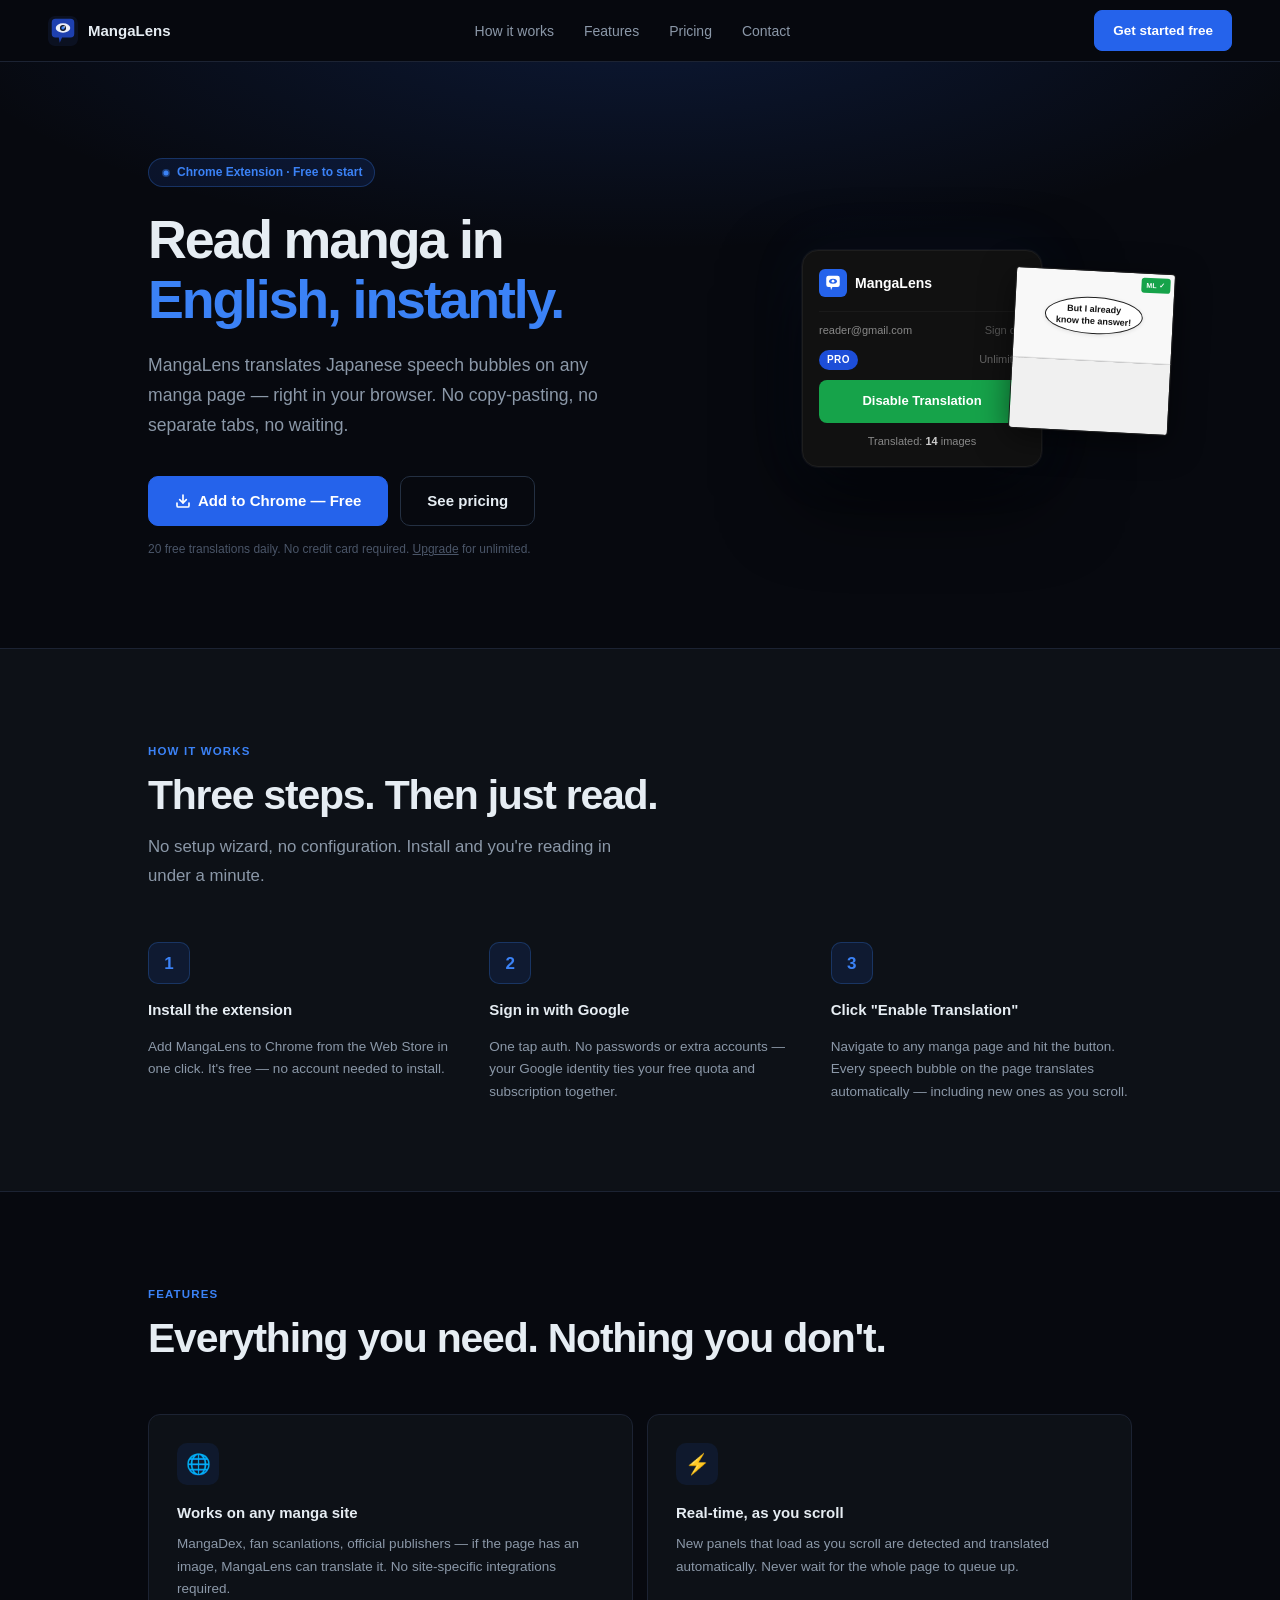
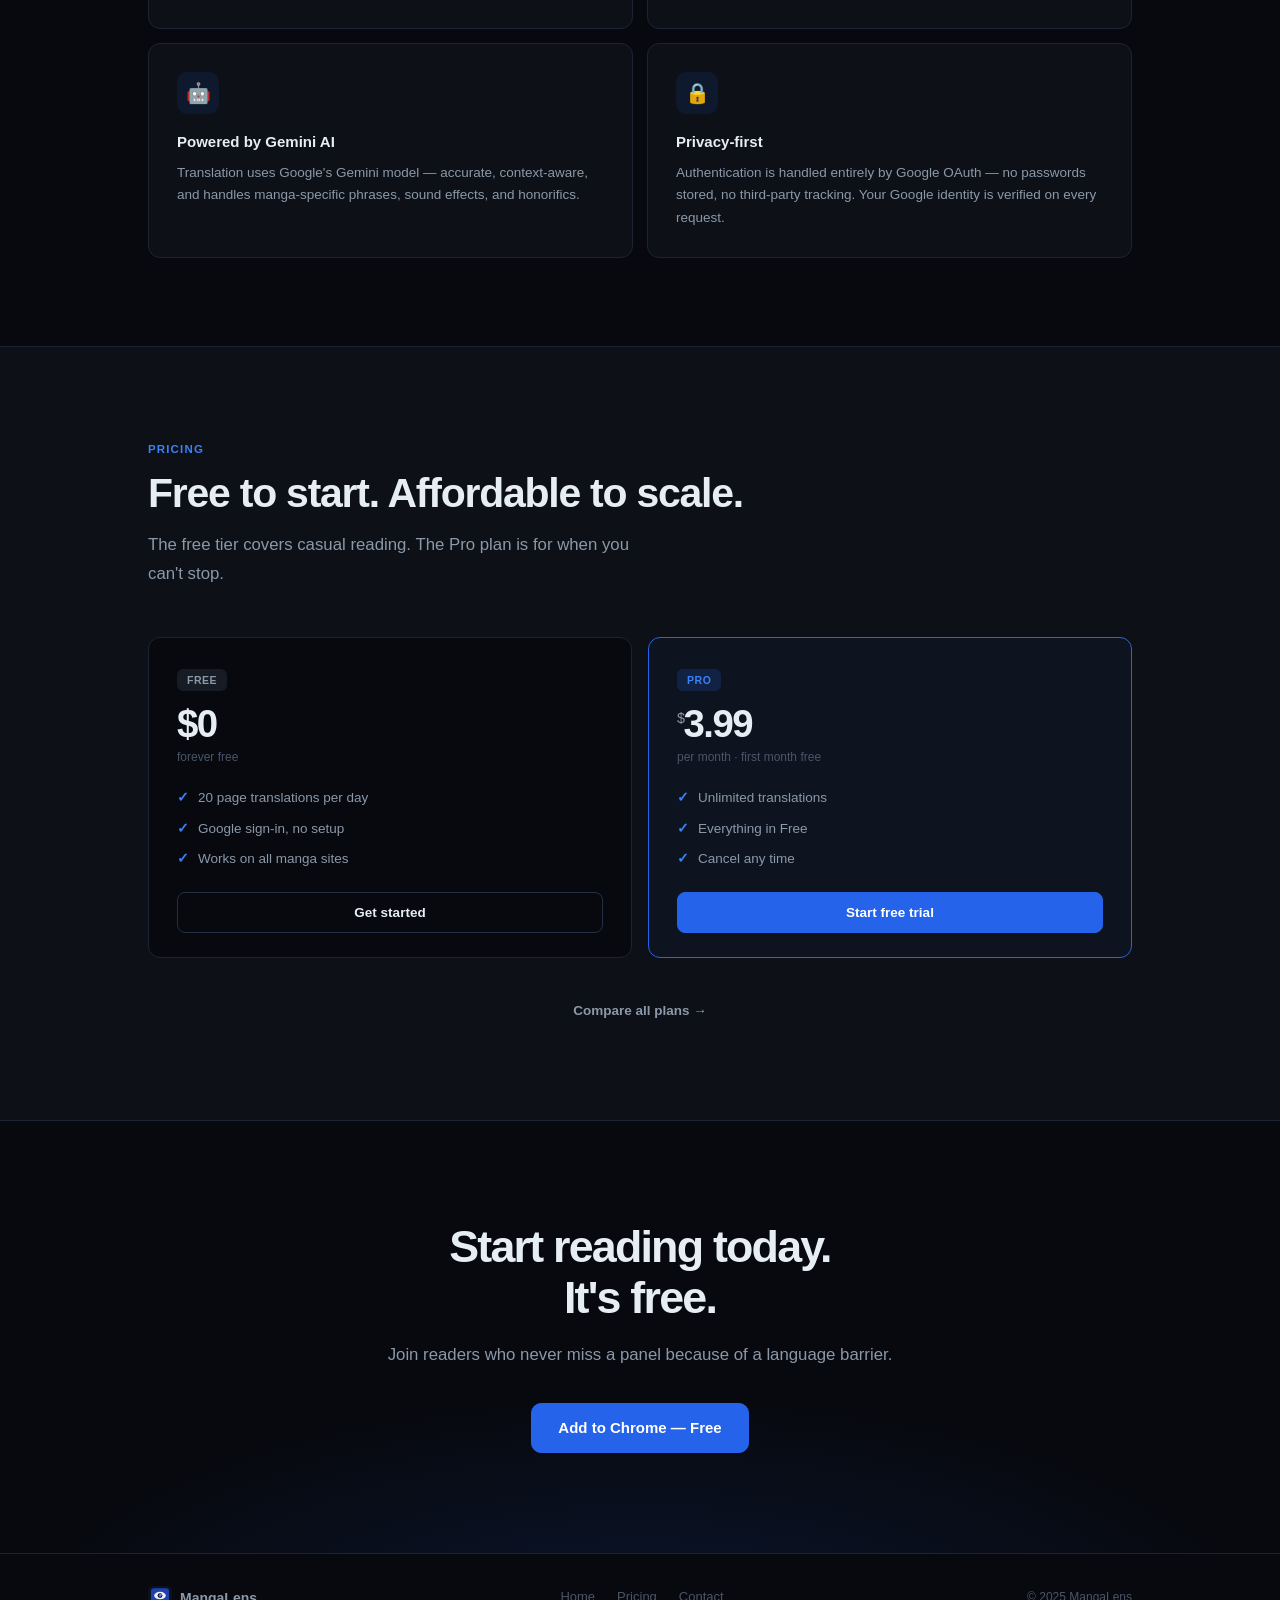
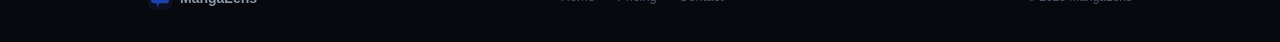
==== website/index.html @ 28dc0512 "feat: replace 15GB Docker translator with lightweight Vision API service - backend/translator/: new " ====
<!DOCTYPE html>
<html lang="en">
<head>
  <meta charset="UTF-8"/>
  <meta name="viewport" content="width=device-width, initial-scale=1.0"/>
  <title>MangaLens — Read Manga in English, Instantly</title>
  <meta name="description" content="Translate Japanese manga pages to English in real time — right in your browser. Free to start."/>
  <link rel="stylesheet" href="style.css"/>
  <link rel="icon" type="image/svg+xml" href="icon.svg"/>
  <style>
    /* ── Hero ── */
    .hero-wrap {
      overflow: hidden; position: relative;
      background: radial-gradient(ellipse 80% 60% at 50% -10%, rgba(37,99,235,.18) 0%, transparent 70%);
    }
    .hero {
      max-width: 1080px; margin: 0 auto; padding: 96px 48px 88px;
      display: grid; grid-template-columns: 1fr 420px; gap: 72px; align-items: center;
    }
    .hero-badge {
      display: inline-flex; align-items: center; gap: 6px;
      padding: 4px 12px; border-radius: 100px;
      background: rgba(37,99,235,.12); border: 1px solid rgba(59,130,246,.28);
      font-size: 12px; font-weight: 600; color: var(--blue-lt);
      margin-bottom: 22px;
    }
    .hero h1 {
      font-size: clamp(2rem, 4.2vw, 3.4rem);
      font-weight: 800; line-height: 1.12; letter-spacing: -.04em;
      margin-bottom: 20px;
    }
    .hero h1 em { font-style: normal; color: var(--blue-lt); }
    .hero-sub {
      font-size: 1.1rem; color: var(--muted); line-height: 1.72;
      max-width: 480px; margin-bottom: 36px;
    }
    .hero-actions { display: flex; gap: 12px; flex-wrap: wrap; align-items: center; }
    .hero-note { margin-top: 14px; font-size: 12px; color: var(--faint); }
    .hero-note a { color: var(--faint); text-decoration: underline; }

    /* Extension popup mockup */
    .popup-mock {
      background: #111; border-radius: 16px;
      border: 1px solid #1e1e1e;
      box-shadow:
        0 0 0 1px rgba(255,255,255,.04),
        0 32px 80px rgba(0,0,0,.7),
        0 0 60px rgba(37,99,235,.08);
      overflow: hidden; width: 240px; margin: 0 auto;
      font-family: -apple-system, BlinkMacSystemFont, "Segoe UI", sans-serif;
      position: relative;
    }
    .pm-inner { padding: 18px 16px 16px; display: flex; flex-direction: column; gap: 10px; }
    .pm-header {
      display: flex; align-items: center; gap: 8px;
      padding-bottom: 14px; border-bottom: 1px solid #1a1a1a;
    }
    .pm-logo {
      width: 28px; height: 28px; background: var(--blue);
      border-radius: 6px; flex-shrink: 0;
      display: flex; align-items: center; justify-content: center;
    }
    .pm-logo svg { width: 18px; height: 18px; }
    .pm-title { font-size: 14px; font-weight: 700; color: #fff; }
    .pm-row { display: flex; justify-content: space-between; align-items: center; font-size: 11px; color: #666; }
    .pm-email { color: #888; overflow: hidden; text-overflow: ellipsis; white-space: nowrap; max-width: 160px; }
    .pm-tier {
      display: inline-block; padding: 2px 8px; border-radius: 10px;
      background: #1d4ed8; color: #fff;
      font-size: 10px; font-weight: 700; letter-spacing: .4px;
    }
    .pm-quota { font-size: 11px; color: #666; }
    .pm-bar-wrap { height: 4px; background: #1a1a1a; border-radius: 2px; overflow: hidden; }
    .pm-bar { height: 100%; width: 22%; background: var(--blue); border-radius: 2px; }
    .pm-btn {
      padding: 11px; background: #16a34a; color: #fff;
      border-radius: 8px; text-align: center;
      font-size: 13px; font-weight: 600;
    }
    .pm-status { font-size: 11px; color: #888; text-align: center; }
    .pm-status strong { color: #ccc; }

    /* Manga panel mock beside popup */
    .visual-wrap {
      position: relative; display: flex; justify-content: center; align-items: center;
    }
    .manga-mock {
      position: absolute; right: -40px; top: 20px;
      width: 160px; border-radius: 4px; overflow: hidden;
      border: 1px solid #1c1c1c;
      box-shadow: 0 8px 32px rgba(0,0,0,.5);
      transform: rotate(3deg);
      pointer-events: none;
    }
    .manga-panel {
      background: #f8f8f8; height: 90px; border-bottom: 1px solid #ddd;
      display: flex; align-items: center; justify-content: center;
      padding: 12px; position: relative;
    }
    .manga-bubble {
      background: white; border: 1.5px solid #222; border-radius: 50%;
      padding: 6px 10px; font-size: 9px; font-weight: 600; color: #111;
      text-align: center; line-height: 1.3;
      box-shadow: 0 1px 4px rgba(0,0,0,.1);
    }
    .manga-panel2 { background: #f0f0f0; height: 70px; }
    /* Translated overlay indicator */
    .translated-badge {
      position: absolute; top: 4px; right: 4px;
      background: #16a34a; color: #fff;
      font-size: 7px; font-weight: 700; letter-spacing: .3px;
      padding: 2px 5px; border-radius: 3px;
    }

    /* ── How it works ── */
    .how { background: var(--surf); border-top: 1px solid var(--border); border-bottom: 1px solid var(--border); }
    .steps {
      display: grid; grid-template-columns: repeat(3,1fr); gap: 40px;
      margin-top: 52px;
    }
    .step { display: flex; flex-direction: column; gap: 14px; }
    .step-num {
      width: 42px; height: 42px; border-radius: 10px;
      background: rgba(37,99,235,.12); border: 1px solid rgba(59,130,246,.25);
      display: flex; align-items: center; justify-content: center;
      font-size: 17px; font-weight: 800; color: var(--blue-lt);
    }
    .step h3 { font-size: 15px; font-weight: 700; }
    .step p  { font-size: 13.5px; color: var(--muted); line-height: 1.65; }

    /* connector dots */
    .steps-wrap { position: relative; }

    /* ── Features ── */
    .features-grid {
      display: grid; grid-template-columns: repeat(2,1fr); gap: 14px;
      margin-top: 52px;
    }
    .feat-card {
      background: var(--surf); border: 1px solid var(--border);
      border-radius: var(--r); padding: 28px;
      transition: border-color .2s, background .2s;
    }
    .feat-card:hover { border-color: var(--border2); background: var(--surf2); }
    .feat-icon {
      width: 42px; height: 42px; border-radius: 10px;
      background: rgba(37,99,235,.1);
      display: flex; align-items: center; justify-content: center;
      font-size: 20px; margin-bottom: 16px;
    }
    .feat-card h3 { font-size: 15px; font-weight: 700; margin-bottom: 8px; }
    .feat-card p  { font-size: 13.5px; color: var(--muted); line-height: 1.65; }

    /* ── Pricing teaser ── */
    .price-teaser { background: var(--surf); border-top: 1px solid var(--border); border-bottom: 1px solid var(--border); }
    .tier-cards {
      display: grid; grid-template-columns: repeat(2,1fr); gap: 16px;
      margin-top: 48px;
    }
    .tier-card {
      border: 1px solid var(--border); border-radius: var(--r);
      padding: 28px 28px 24px; background: var(--bg);
    }
    .tier-card.pop { border-color: var(--blue); background: rgba(37,99,235,.04); }
    .tc-badge {
      display: inline-block; padding: 3px 10px; border-radius: 6px;
      font-size: 10.5px; font-weight: 700; letter-spacing: .05em;
      text-transform: uppercase; margin-bottom: 14px;
    }
    .tc-badge.free { background: var(--surf2); color: var(--muted); }
    .tc-badge.pro  { background: rgba(37,99,235,.18); color: var(--blue-lt); }
    .tc-price { font-size: 2.4rem; font-weight: 800; line-height: 1; margin-bottom: 4px; letter-spacing: -.04em; }
    .tc-price small { font-size: .9rem; font-weight: 500; color: var(--muted); vertical-align: super; }
    .tc-period { font-size: 12px; color: var(--faint); margin-bottom: 20px; }
    .tc-list { list-style: none; display: flex; flex-direction: column; gap: 9px; margin-bottom: 22px; }
    .tc-list li { font-size: 13.5px; color: var(--muted); display: flex; gap: 9px; align-items: flex-start; }
    .tc-list li::before { content: "✓"; color: var(--blue-lt); font-weight: 700; flex-shrink: 0; }
    .price-teaser .section-actions { margin-top: 32px; text-align: center; }

    /* ── CTA ── */
    .cta-wrap {
      text-align: center;
      background: radial-gradient(ellipse 70% 80% at 50% 120%, rgba(37,99,235,.14) 0%, transparent 70%);
    }
    .cta-wrap .inner { padding: 100px 48px; }
    .cta-wrap h2 {
      font-size: clamp(1.8rem, 3.5vw, 2.8rem);
      font-weight: 800; letter-spacing: -.04em; line-height: 1.15;
      margin-bottom: 18px;
    }
    .cta-wrap p { font-size: 1.05rem; color: var(--muted); margin-bottom: 34px; }

    /* ── Responsive ── */
    @media (max-width: 900px) {
      .hero { grid-template-columns: 1fr; padding: 64px 20px 56px; gap: 48px; }
      .visual-wrap { justify-content: center; }
      .manga-mock { display: none; }
    }
    @media (max-width: 840px) {
      .steps { grid-template-columns: 1fr; gap: 28px; }
      .features-grid { grid-template-columns: 1fr; }
      .tier-cards { grid-template-columns: 1fr; }
      .cta-wrap .inner { padding: 72px 20px; }
    }
  </style>
</head>
<body>

<!-- ── Nav ──────────────────────────────────────────────────────────────── -->
<nav class="nav">
  <a href="/" class="nav-logo">
    <svg class="nav-logo-icon" viewBox="0 0 128 128" xmlns="http://www.w3.org/2000/svg">
      <rect width="128" height="128" rx="22" fill="#0b1121"/>
      <path fill="#1e40af" d="M32,12 L96,12 Q112,12 112,28 L112,76 Q112,92 96,92 L60,92 L50,114 L46,92 L32,92 Q16,92 16,76 L16,28 Q16,12 32,12 Z"/>
      <ellipse cx="64" cy="51" rx="31" ry="20" fill="white" opacity="0.92"/>
      <circle cx="64" cy="51" r="13" fill="#0b1121"/>
      <circle cx="64" cy="51" r="7" fill="#3b82f6"/>
      <circle cx="70" cy="46" r="4" fill="white" opacity="0.65"/>
    </svg>
    MangaLens
  </a>
  <ul class="nav-links">
    <li><a href="#how">How it works</a></li>
    <li><a href="#features">Features</a></li>
    <li><a href="pricing.html">Pricing</a></li>
    <li><a href="mailto:hello@manga-lens.com">Contact</a></li>
  </ul>
  <a href="pricing.html" class="btn btn-primary">Get started free</a>
</nav>

<!-- ── Hero ─────────────────────────────────────────────────────────────── -->
<div class="hero-wrap">
  <div class="hero">
    <div class="hero-text">
      <div class="hero-badge">
        <svg width="10" height="10" viewBox="0 0 10 10" fill="none">
          <circle cx="5" cy="5" r="4" fill="#3b82f6" opacity=".4"/>
          <circle cx="5" cy="5" r="2.5" fill="#3b82f6"/>
        </svg>
        Chrome Extension · Free to start
      </div>
      <h1>Read manga in<br/><em>English, instantly.</em></h1>
      <p class="hero-sub">
        MangaLens translates Japanese speech bubbles on any manga page — right in your browser. No copy-pasting, no separate tabs, no waiting.
      </p>
      <div class="hero-actions">
        <a href="pricing.html" class="btn btn-primary btn-lg">
          <svg width="16" height="16" viewBox="0 0 24 24" fill="none" stroke="currentColor" stroke-width="2.5" stroke-linecap="round" stroke-linejoin="round">
            <path d="M21 15v4a2 2 0 01-2 2H5a2 2 0 01-2-2v-4"/>
            <polyline points="7 10 12 15 17 10"/>
            <line x1="12" y1="15" x2="12" y2="3"/>
          </svg>
          Add to Chrome — Free
        </a>
        <a href="pricing.html" class="btn btn-outline btn-lg">See pricing</a>
      </div>
      <p class="hero-note">20 free translations daily. No credit card required. <a href="pricing.html">Upgrade</a> for unlimited.</p>
    </div>

    <div class="visual-wrap">
      <!-- Extension popup mock -->
      <div class="popup-mock">
        <div class="pm-inner">
          <div class="pm-header">
            <div class="pm-logo">
              <svg viewBox="0 0 128 128" xmlns="http://www.w3.org/2000/svg">
                <path fill="white" d="M32,12 L96,12 Q112,12 112,28 L112,76 Q112,92 96,92 L60,92 L50,114 L46,92 L32,92 Q16,92 16,76 L16,28 Q16,12 32,12 Z"/>
                <ellipse cx="64" cy="51" rx="28" ry="18" fill="#2563eb"/>
                <circle cx="64" cy="51" r="10" fill="white"/>
                <circle cx="68" cy="47" r="3" fill="white" opacity="0.5"/>
              </svg>
            </div>
            <div class="pm-title">MangaLens</div>
          </div>

          <div class="pm-row">
            <span class="pm-email">reader@gmail.com</span>
            <span style="color:#555;font-size:11px;cursor:pointer">Sign out</span>
          </div>
          <div style="display:flex;align-items:center;gap:6px">
            <span class="pm-tier">PRO</span>
            <span style="flex:1;font-size:11px;color:#666;text-align:right">Unlimited</span>
          </div>
          <div class="pm-btn">Disable Translation</div>
          <div class="pm-status">Translated: <strong>14</strong> images</div>
        </div>
      </div>

      <!-- Manga panel mockup -->
      <div class="manga-mock">
        <div class="manga-panel">
          <div class="manga-bubble">But I already<br/>know the answer!</div>
          <span class="translated-badge">ML ✓</span>
        </div>
        <div class="manga-panel2"></div>
      </div>
    </div>
  </div>
</div>

<!-- ── How it works ──────────────────────────────────────────────────────── -->
<section class="section how" id="how">
  <div class="inner">
    <div class="eyebrow">How it works</div>
    <h2 class="section-title">Three steps. Then just read.</h2>
    <p class="section-sub">No setup wizard, no configuration. Install and you're reading in under a minute.</p>

    <div class="steps steps-wrap">
      <div class="step">
        <div class="step-num">1</div>
        <h3>Install the extension</h3>
        <p>Add MangaLens to Chrome from the Web Store in one click. It's free — no account needed to install.</p>
      </div>
      <div class="step">
        <div class="step-num">2</div>
        <h3>Sign in with Google</h3>
        <p>One tap auth. No passwords or extra accounts — your Google identity ties your free quota and subscription together.</p>
      </div>
      <div class="step">
        <div class="step-num">3</div>
        <h3>Click "Enable Translation"</h3>
        <p>Navigate to any manga page and hit the button. Every speech bubble on the page translates automatically — including new ones as you scroll.</p>
      </div>
    </div>
  </div>
</section>

<!-- ── Features ──────────────────────────────────────────────────────────── -->
<section class="section" id="features">
  <div class="inner">
    <div class="eyebrow">Features</div>
    <h2 class="section-title">Everything you need. Nothing you don't.</h2>

    <div class="features-grid">
      <div class="feat-card">
        <div class="feat-icon">🌐</div>
        <h3>Works on any manga site</h3>
        <p>MangaDex, fan scanlations, official publishers — if the page has an image, MangaLens can translate it. No site-specific integrations required.</p>
      </div>
      <div class="feat-card">
        <div class="feat-icon">⚡</div>
        <h3>Real-time, as you scroll</h3>
        <p>New panels that load as you scroll are detected and translated automatically. Never wait for the whole page to queue up.</p>
      </div>
      <div class="feat-card">
        <div class="feat-icon">🤖</div>
        <h3>Powered by Gemini AI</h3>
        <p>Translation uses Google's Gemini model — accurate, context-aware, and handles manga-specific phrases, sound effects, and honorifics.</p>
      </div>
      <div class="feat-card">
        <div class="feat-icon">🔒</div>
        <h3>Privacy-first</h3>
        <p>Authentication is handled entirely by Google OAuth — no passwords stored, no third-party tracking. Your Google identity is verified on every request.</p>
      </div>
    </div>
  </div>
</section>

<!-- ── Pricing teaser ─────────────────────────────────────────────────────── -->
<section class="section price-teaser">
  <div class="inner">
    <div class="eyebrow">Pricing</div>
    <h2 class="section-title">Free to start. Affordable to scale.</h2>
    <p class="section-sub">The free tier covers casual reading. The Pro plan is for when you can't stop.</p>

    <div class="tier-cards">
      <div class="tier-card">
        <div class="tc-badge free">Free</div>
        <div class="tc-price">$0</div>
        <div class="tc-period">forever free</div>
        <ul class="tc-list">
          <li>20 page translations per day</li>
          <li>Google sign-in, no setup</li>
          <li>Works on all manga sites</li>
        </ul>
        <a href="pricing.html" class="btn btn-outline" style="width:100%;justify-content:center">Get started</a>
      </div>
      <div class="tier-card pop">
        <div class="tc-badge pro">Pro</div>
        <div class="tc-price"><small>$</small>3.99</div>
        <div class="tc-period">per month · first month free</div>
        <ul class="tc-list">
          <li>Unlimited translations</li>
          <li>Everything in Free</li>
          <li>Cancel any time</li>
        </ul>
        <a href="pricing.html" class="btn btn-primary" style="width:100%;justify-content:center">Start free trial</a>
      </div>
    </div>

    <div class="section-actions">
      <a href="pricing.html" class="btn btn-ghost">Compare all plans →</a>
    </div>
  </div>
</section>

<!-- ── CTA ───────────────────────────────────────────────────────────────── -->
<section class="section cta-wrap">
  <div class="inner">
    <h2>Start reading today.<br/>It's free.</h2>
    <p>Join readers who never miss a panel because of a language barrier.</p>
    <a href="pricing.html" class="btn btn-primary btn-lg">
      Add to Chrome — Free
    </a>
  </div>
</section>

<!-- ── Footer ────────────────────────────────────────────────────────────── -->
<footer class="footer">
  <div class="footer-inner">
    <a href="/" class="footer-logo">
      <svg class="footer-logo-icon" viewBox="0 0 128 128" xmlns="http://www.w3.org/2000/svg">
        <rect width="128" height="128" rx="22" fill="#0b1121"/>
        <path fill="#1e40af" d="M32,12 L96,12 Q112,12 112,28 L112,76 Q112,92 96,92 L60,92 L50,114 L46,92 L32,92 Q16,92 16,76 L16,28 Q16,12 32,12 Z"/>
        <ellipse cx="64" cy="51" rx="31" ry="20" fill="white" opacity="0.92"/>
        <circle cx="64" cy="51" r="13" fill="#0b1121"/>
        <circle cx="64" cy="51" r="7" fill="#3b82f6"/>
        <circle cx="70" cy="46" r="4" fill="white" opacity="0.65"/>
      </svg>
      MangaLens
    </a>
    <nav class="footer-links">
      <a href="/">Home</a>
      <a href="pricing.html">Pricing</a>
      <a href="mailto:hello@manga-lens.com">Contact</a>
    </nav>
    <span class="footer-copy">© 2025 MangaLens</span>
  </div>
</footer>

</body>
</html>
---- website/style.css ----
/* ── Reset ────────────────────────────────────────────────────────────────── */
*, *::before, *::after { box-sizing: border-box; margin: 0; padding: 0; }

/* ── Tokens ───────────────────────────────────────────────────────────────── */
:root {
  --bg:       #07090f;
  --surf:     #0d1117;
  --surf2:    #161b24;
  --border:   #1c2333;
  --border2:  #243042;
  --text:     #e6edf3;
  --muted:    #8b98a8;
  --faint:    #4a5568;
  --blue:     #2563eb;
  --blue-lt:  #3b82f6;
  --blue-dk:  #1d4ed8;
  --green:    #16a34a;
  --r:        12px;
}

/* ── Base ─────────────────────────────────────────────────────────────────── */
html { scroll-behavior: smooth; }

body {
  font-family: -apple-system, BlinkMacSystemFont, "Segoe UI", "Helvetica Neue", sans-serif;
  background: var(--bg);
  color: var(--text);
  line-height: 1.6;
  -webkit-font-smoothing: antialiased;
}

a { color: var(--blue-lt); text-decoration: none; transition: color .15s; }
a:hover { color: var(--text); }

/* ── Nav ──────────────────────────────────────────────────────────────────── */
.nav {
  position: sticky; top: 0; z-index: 100;
  display: flex; align-items: center; justify-content: space-between;
  padding: 0 48px; height: 62px;
  background: rgba(7,9,15,0.88);
  backdrop-filter: blur(14px);
  border-bottom: 1px solid var(--border);
}

.nav-logo {
  display: flex; align-items: center; gap: 10px;
  font-size: 15px; font-weight: 700; color: var(--text);
}
.nav-logo:hover { color: var(--text); }
.nav-logo-icon {
  width: 30px; height: 30px; border-radius: 7px; flex-shrink: 0;
}

.nav-links {
  display: flex; align-items: center; gap: 30px; list-style: none;
}
.nav-links a {
  font-size: 14px; color: var(--muted);
}
.nav-links a:hover { color: var(--text); }

/* ── Buttons ──────────────────────────────────────────────────────────────── */
.btn {
  display: inline-flex; align-items: center; gap: 7px;
  padding: 9px 18px; border-radius: 8px;
  font-size: 13.5px; font-weight: 600; cursor: pointer;
  transition: background .15s, transform .1s, border-color .15s;
  border: 1px solid transparent; text-decoration: none;
}
.btn:active { transform: scale(.97); }
.btn:hover  { color: inherit; }

.btn-primary  { background: var(--blue); color: #fff; border-color: var(--blue); }
.btn-primary:hover { background: var(--blue-lt); border-color: var(--blue-lt); }

.btn-outline  { background: transparent; color: var(--text); border-color: var(--border2); }
.btn-outline:hover { background: var(--surf2); color: var(--text); }

.btn-ghost { background: transparent; color: var(--muted); border-color: transparent; }
.btn-ghost:hover { color: var(--text); }

.btn-lg { padding: 12px 26px; font-size: 15px; border-radius: 10px; }

/* ── Section ──────────────────────────────────────────────────────────────── */
.section { position: relative; }
.inner   { max-width: 1080px; margin: 0 auto; padding: 88px 48px; }

.eyebrow {
  display: inline-block;
  font-size: 11.5px; font-weight: 700; letter-spacing: .1em;
  text-transform: uppercase; color: var(--blue-lt);
  margin-bottom: 12px;
}
.section-title {
  font-size: clamp(1.8rem, 3.2vw, 2.6rem);
  font-weight: 800; letter-spacing: -.03em; line-height: 1.15;
  margin-bottom: 14px;
}
.section-sub {
  font-size: 1.05rem; color: var(--muted); max-width: 500px; line-height: 1.7;
}

/* ── Divider ──────────────────────────────────────────────────────────────── */
.divider {
  border: none;
  border-top: 1px solid var(--border);
}

/* ── Footer ───────────────────────────────────────────────────────────────── */
.footer {
  border-top: 1px solid var(--border);
}
.footer-inner {
  max-width: 1080px; margin: 0 auto; padding: 32px 48px;
  display: flex; align-items: center; justify-content: space-between; gap: 24px;
}
.footer-logo {
  display: flex; align-items: center; gap: 8px;
  font-size: 14px; font-weight: 700; color: var(--muted);
}
.footer-logo:hover { color: var(--muted); }
.footer-logo-icon { width: 24px; height: 24px; border-radius: 5px; }
.footer-links { display: flex; gap: 22px; }
.footer-links a { font-size: 13px; color: var(--faint); }
.footer-links a:hover { color: var(--muted); }
.footer-copy { font-size: 12px; color: var(--faint); }

/* ── Responsive ───────────────────────────────────────────────────────────── */
@media (max-width: 840px) {
  .nav { padding: 0 20px; }
  .nav-links { display: none; }
  .inner { padding: 60px 20px; }
  .footer-inner { flex-direction: column; align-items: flex-start; padding: 28px 20px; }
}
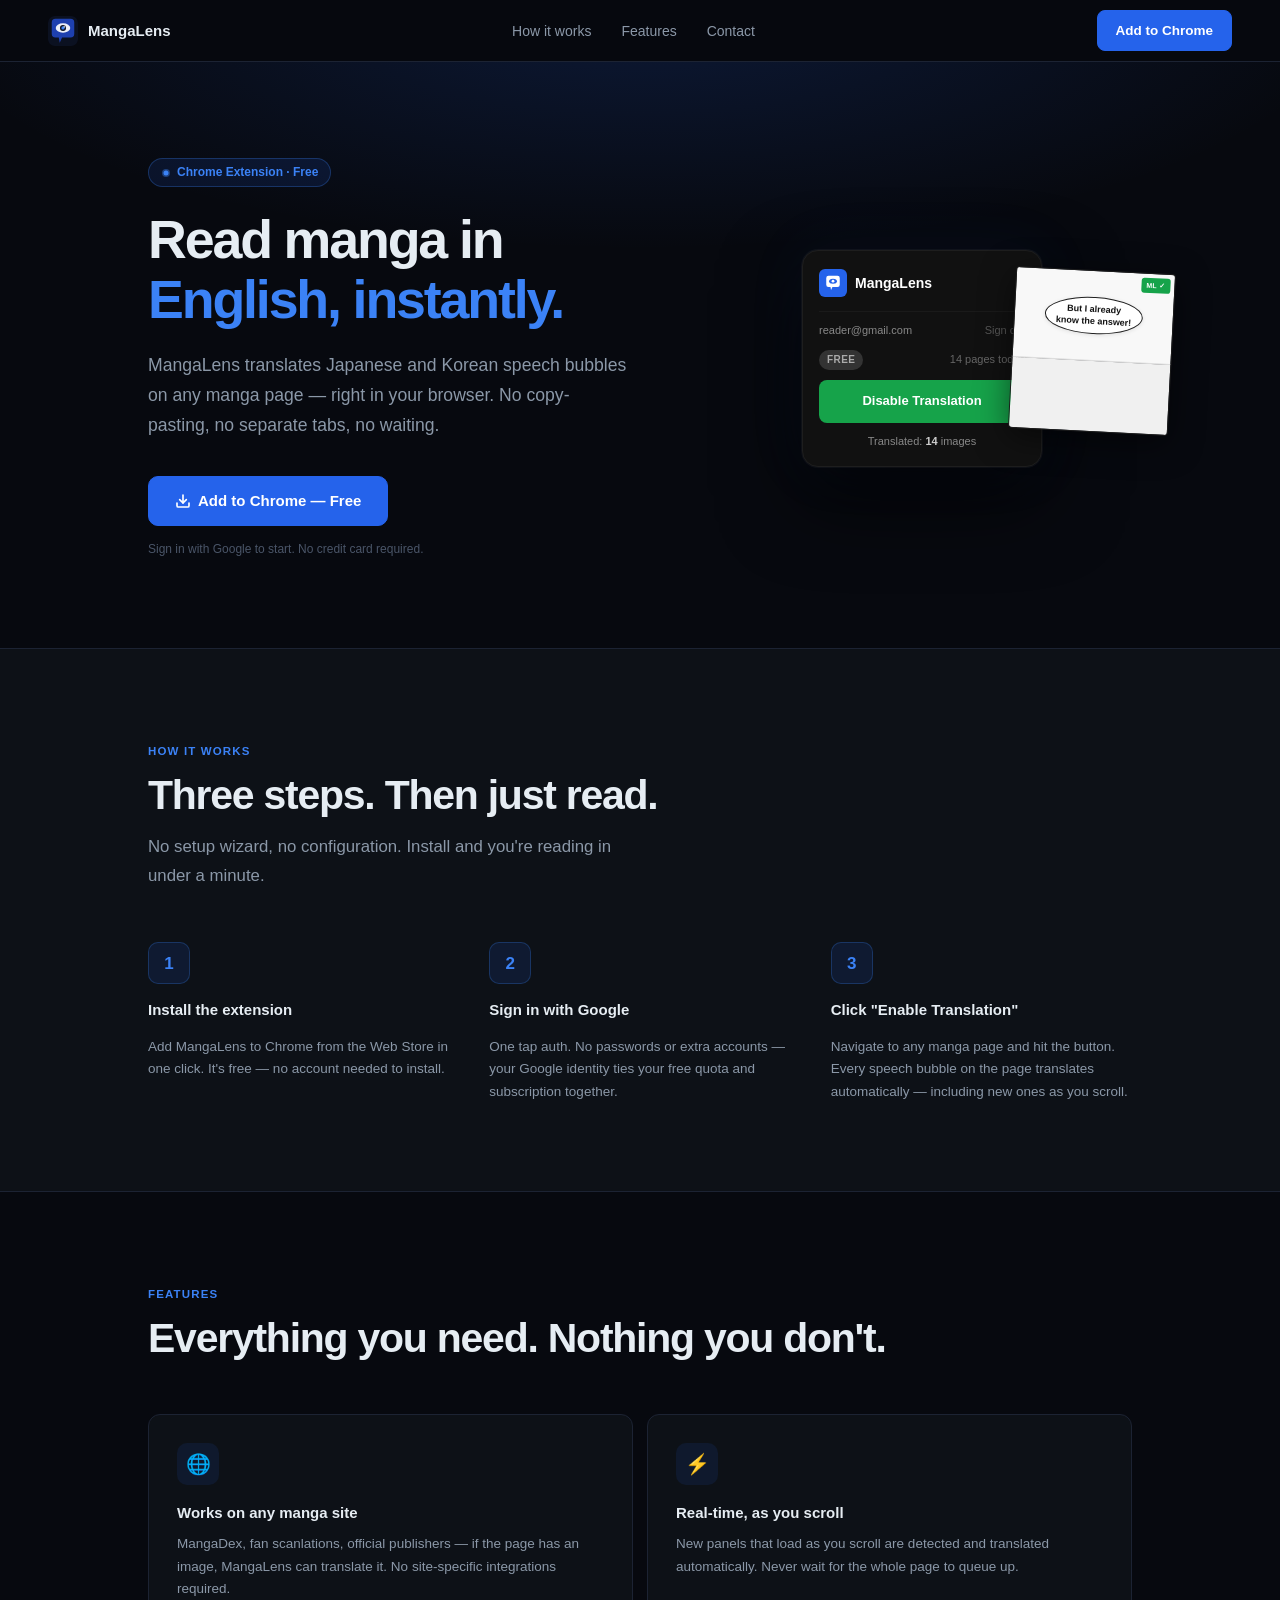
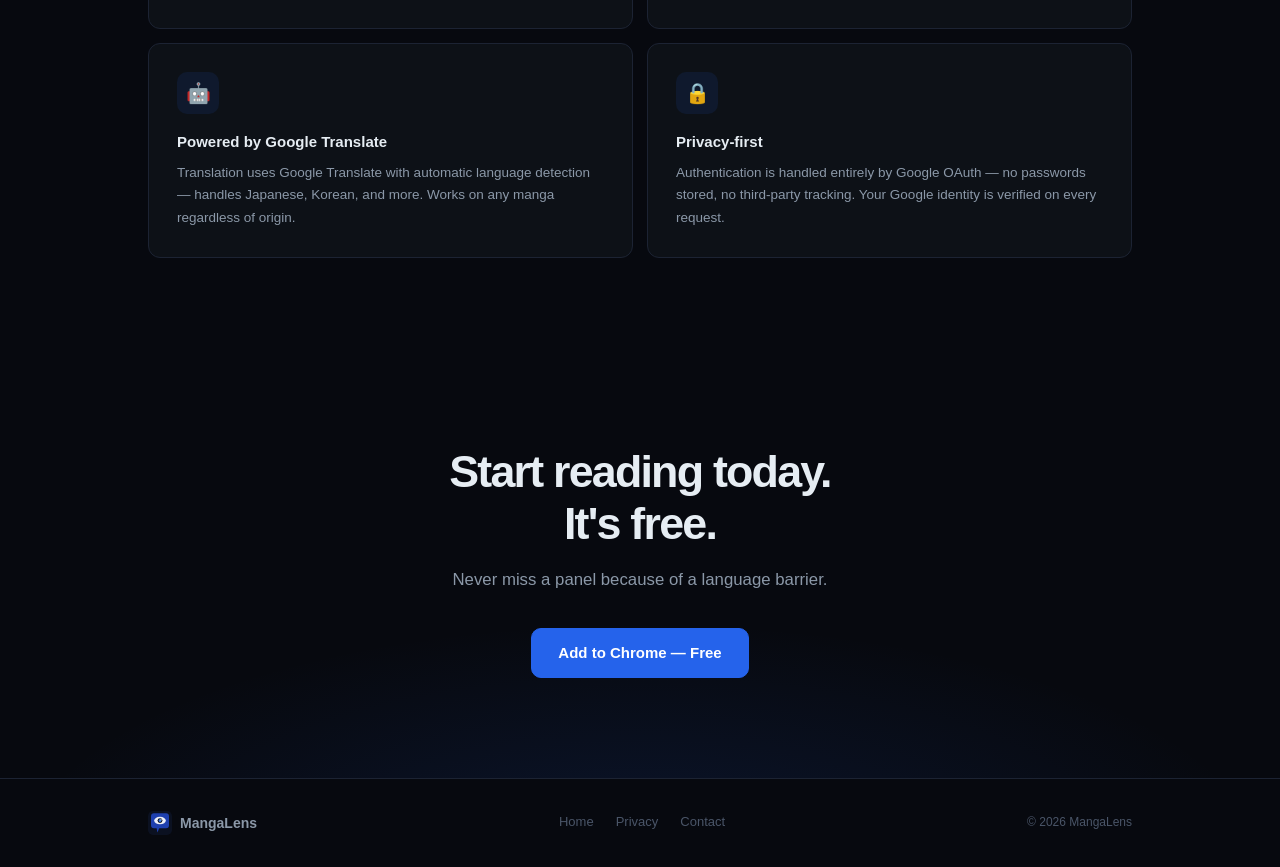
==== commit 841da7a3: "feat: remove pricing/payment from website, add privacy page Co-Authored-By: Claude Sonnet 4.6 <norep" ====
--- a/website/index.html
+++ b/website/index.html
@@ -4,7 +4,7 @@
   <meta charset="UTF-8"/>
   <meta name="viewport" content="width=device-width, initial-scale=1.0"/>
   <title>MangaLens — Read Manga in English, Instantly</title>
-  <meta name="description" content="Translate Japanese manga pages to English in real time — right in your browser. Free to start."/>
+  <meta name="description" content="Translate Japanese and Korean manga pages to English in real time — right in your browser. Free."/>
   <link rel="stylesheet" href="style.css"/>
   <link rel="icon" type="image/svg+xml" href="icon.svg"/>
   <style>
@@ -222,10 +222,9 @@
   <ul class="nav-links">
     <li><a href="#how">How it works</a></li>
     <li><a href="#features">Features</a></li>
-    <li><a href="pricing.html">Pricing</a></li>
     <li><a href="mailto:hello@manga-lens.com">Contact</a></li>
   </ul>
-  <a href="pricing.html" class="btn btn-primary">Get started free</a>
+  <a href="https://chromewebstore.google.com/detail/mangalens/cfmmcokpehjfflhohpcgmjdedenlklek" class="btn btn-primary">Add to Chrome</a>
 </nav>
 
 <!-- ── Hero ─────────────────────────────────────────────────────────────── -->
@@ -237,14 +236,14 @@
           <circle cx="5" cy="5" r="4" fill="#3b82f6" opacity=".4"/>
           <circle cx="5" cy="5" r="2.5" fill="#3b82f6"/>
         </svg>
-        Chrome Extension · Free to start
+        Chrome Extension · Free
       </div>
       <h1>Read manga in<br/><em>English, instantly.</em></h1>
       <p class="hero-sub">
-        MangaLens translates Japanese speech bubbles on any manga page — right in your browser. No copy-pasting, no separate tabs, no waiting.
+        MangaLens translates Japanese and Korean speech bubbles on any manga page — right in your browser. No copy-pasting, no separate tabs, no waiting.
       </p>
       <div class="hero-actions">
-        <a href="pricing.html" class="btn btn-primary btn-lg">
+        <a href="https://chromewebstore.google.com/detail/mangalens/cfmmcokpehjfflhohpcgmjdedenlklek" class="btn btn-primary btn-lg">
           <svg width="16" height="16" viewBox="0 0 24 24" fill="none" stroke="currentColor" stroke-width="2.5" stroke-linecap="round" stroke-linejoin="round">
             <path d="M21 15v4a2 2 0 01-2 2H5a2 2 0 01-2-2v-4"/>
             <polyline points="7 10 12 15 17 10"/>
@@ -252,9 +251,8 @@
           </svg>
           Add to Chrome — Free
         </a>
-        <a href="pricing.html" class="btn btn-outline btn-lg">See pricing</a>
-      </div>
-      <p class="hero-note">20 free translations daily. No credit card required. <a href="pricing.html">Upgrade</a> for unlimited.</p>
+      </div>
+      <p class="hero-note">Sign in with Google to start. No credit card required.</p>
     </div>
 
     <div class="visual-wrap">
@@ -278,8 +276,8 @@
             <span style="color:#555;font-size:11px;cursor:pointer">Sign out</span>
           </div>
           <div style="display:flex;align-items:center;gap:6px">
-            <span class="pm-tier">PRO</span>
-            <span style="flex:1;font-size:11px;color:#666;text-align:right">Unlimited</span>
+            <span class="pm-tier" style="background:#333;color:#aaa">FREE</span>
+            <span style="flex:1;font-size:11px;color:#666;text-align:right">14 pages today</span>
           </div>
           <div class="pm-btn">Disable Translation</div>
           <div class="pm-status">Translated: <strong>14</strong> images</div>
@@ -344,8 +342,8 @@
       </div>
       <div class="feat-card">
         <div class="feat-icon">🤖</div>
-        <h3>Powered by Gemini AI</h3>
-        <p>Translation uses Google's Gemini model — accurate, context-aware, and handles manga-specific phrases, sound effects, and honorifics.</p>
+        <h3>Powered by Google Translate</h3>
+        <p>Translation uses Google Translate with automatic language detection — handles Japanese, Korean, and more. Works on any manga regardless of origin.</p>
       </div>
       <div class="feat-card">
         <div class="feat-icon">🔒</div>
@@ -356,50 +354,12 @@
   </div>
 </section>
 
-<!-- ── Pricing teaser ─────────────────────────────────────────────────────── -->
-<section class="section price-teaser">
-  <div class="inner">
-    <div class="eyebrow">Pricing</div>
-    <h2 class="section-title">Free to start. Affordable to scale.</h2>
-    <p class="section-sub">The free tier covers casual reading. The Pro plan is for when you can't stop.</p>
-
-    <div class="tier-cards">
-      <div class="tier-card">
-        <div class="tc-badge free">Free</div>
-        <div class="tc-price">$0</div>
-        <div class="tc-period">forever free</div>
-        <ul class="tc-list">
-          <li>20 page translations per day</li>
-          <li>Google sign-in, no setup</li>
-          <li>Works on all manga sites</li>
-        </ul>
-        <a href="pricing.html" class="btn btn-outline" style="width:100%;justify-content:center">Get started</a>
-      </div>
-      <div class="tier-card pop">
-        <div class="tc-badge pro">Pro</div>
-        <div class="tc-price"><small>$</small>3.99</div>
-        <div class="tc-period">per month · first month free</div>
-        <ul class="tc-list">
-          <li>Unlimited translations</li>
-          <li>Everything in Free</li>
-          <li>Cancel any time</li>
-        </ul>
-        <a href="pricing.html" class="btn btn-primary" style="width:100%;justify-content:center">Start free trial</a>
-      </div>
-    </div>
-
-    <div class="section-actions">
-      <a href="pricing.html" class="btn btn-ghost">Compare all plans →</a>
-    </div>
-  </div>
-</section>
-
 <!-- ── CTA ───────────────────────────────────────────────────────────────── -->
 <section class="section cta-wrap">
   <div class="inner">
     <h2>Start reading today.<br/>It's free.</h2>
-    <p>Join readers who never miss a panel because of a language barrier.</p>
-    <a href="pricing.html" class="btn btn-primary btn-lg">
+    <p>Never miss a panel because of a language barrier.</p>
+    <a href="https://chromewebstore.google.com/detail/mangalens/cfmmcokpehjfflhohpcgmjdedenlklek" class="btn btn-primary btn-lg">
       Add to Chrome — Free
     </a>
   </div>
@@ -421,10 +381,10 @@
     </a>
     <nav class="footer-links">
       <a href="/">Home</a>
-      <a href="pricing.html">Pricing</a>
+      <a href="privacy.html">Privacy</a>
       <a href="mailto:hello@manga-lens.com">Contact</a>
     </nav>
-    <span class="footer-copy">© 2025 MangaLens</span>
+    <span class="footer-copy">© 2026 MangaLens</span>
   </div>
 </footer>
 
